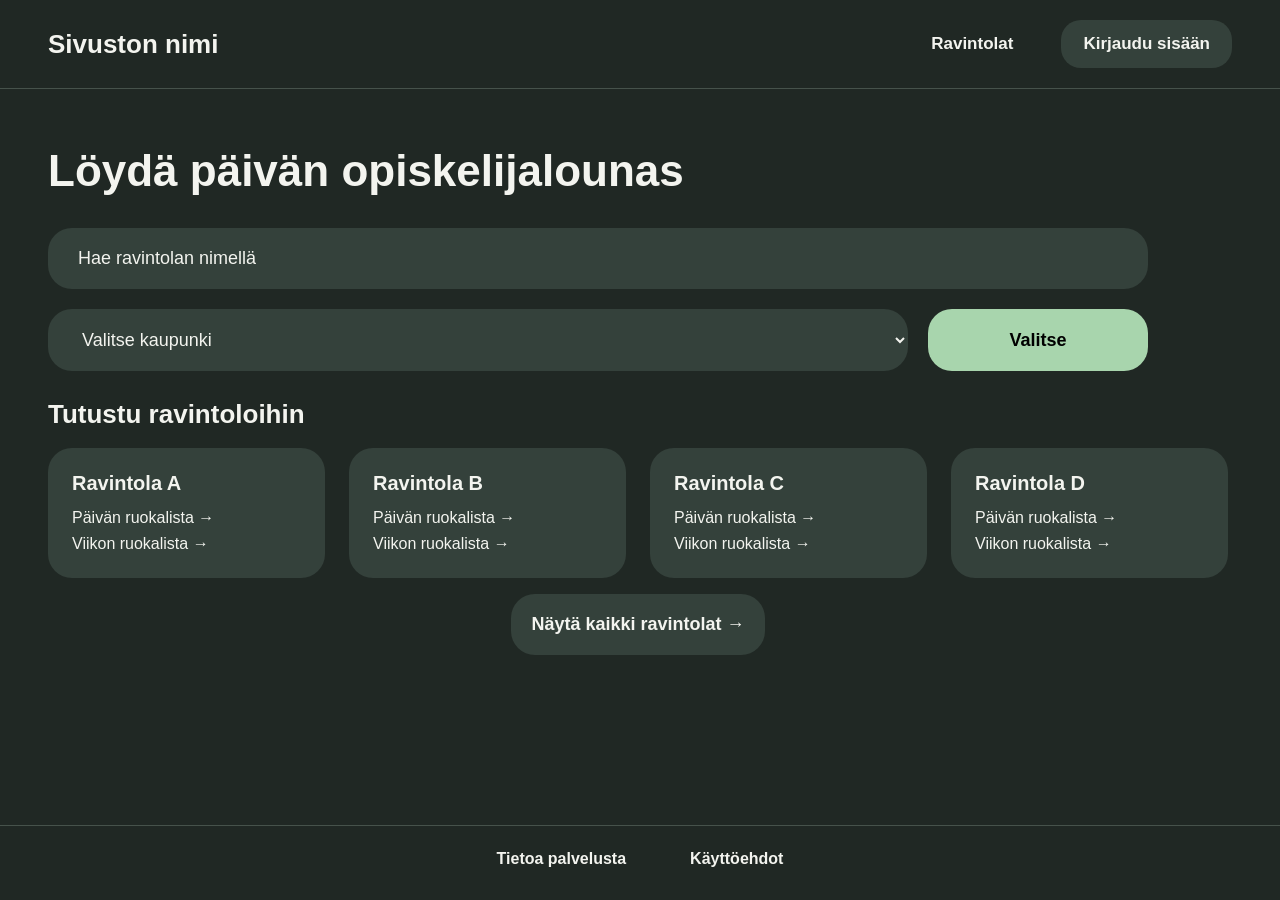
==== index.html @ 3f832f35 "Add initial HTML structure and CSS styles; remove example files" ====
<!doctype html>
<html lang="fi">
  <head>
    <meta charset="UTF-8" />
    <meta name="viewport" content="width=device-width, initial-scale=1.0" />
    <title>Opiskelijaravintolat</title>
    <link rel="stylesheet" href="css/style.css" />
  </head>
  <body>
    <header class="site-header">
      <div class="container header-content">
        <a class="site-name" href="index.html">Sivuston nimi</a>

        <nav class="main-nav">
          <a href="#restaurants">Ravintolat</a>
          <a class="login-button" href="dashboard.html">Kirjaudu sisään</a>
        </nav>
      </div>
    </header>

    <main class="container">
      <h1>Löydä päivän opiskelijalounas</h1>
      <section class="search-section">
        <form class="search-form" role="search">
          <input
            type="search"
            id="restaurant-search"
            placeholder="Hae ravintolan nimellä"
            aria-label="Hae ravintolan nimellä"
          />

          <div class="search-row">
            <select id="city" aria-label="Valitse kaupunki">
              <option value="">Valitse kaupunki</option>
              <option value="Helsinki">Helsinki</option>
              <option value="Espoo">Espoo</option>
              <option value="Vantaa">Vantaa</option>
            </select>

            <button type="button">Valitse</button>
          </div>
        </form>
      </section>

      <section id="restaurants">
        <h2>Tutustu ravintoloihin</h2>
        <div class="restaurant-grid">
          <article class="restaurant-card">
            <h3>Ravintola A</h3>
            <a href="menu.html">Päivän ruokalista &rarr;</a>
            <a href="menu.html">Viikon ruokalista &rarr;</a>
          </article>

          <article class="restaurant-card">
            <h3>Ravintola B</h3>
            <a href="menu.html">Päivän ruokalista &rarr;</a>
            <a href="menu.html">Viikon ruokalista &rarr;</a>
          </article>

          <article class="restaurant-card">
            <h3>Ravintola C</h3>
            <a href="menu.html">Päivän ruokalista &rarr;</a>
            <a href="menu.html">Viikon ruokalista &rarr;</a>
          </article>

          <article class="restaurant-card">
            <h3>Ravintola D</h3>
            <a href="menu.html">Päivän ruokalista &rarr;</a>
            <a href="menu.html">Viikon ruokalista &rarr;</a>
          </article>
        </div>

        <div class="show-all">
          <button type="button">Näytä kaikki ravintolat &rarr;</button>
        </div>
      </section>
    </main>

    <footer class="site-footer">
      <div class="container footer-content">
        <p>Tietoa palvelusta</p>
        <p>Käyttöehdot</p>
      </div>
    </footer>
  </body>
</html>
---- css/style.css ----
* {
  box-sizing: border-box;
}

body {
  margin: 0;
  background-color: #202824;
  color: #f3f4ef;
  font-family: Arial, sans-serif;

  min-height: 100vh;
  display: flex;
  flex-direction: column;
}

.container {
  width: 100%;
  max-width: 1920px;
  margin: 0 auto;
  padding: 0 48px;
}

.site-header {
  border-bottom: 1px solid #46524b;
}

.header-content {
  display: flex;
  justify-content: space-between;
  align-items: center;
  padding-top: 20px;
  padding-bottom: 20px;
}

.site-name {
  color: #f3f4ef;
  font-size: 26px;
  font-weight: bold;
  text-decoration: none;
}

.main-nav {
  display: flex;
  align-items: center;
  gap: 48px;
}

.main-nav a {
  color: #f3f4ef;
  font-size: 17px;
  font-weight: bold;
  text-decoration: none;
}

.main-nav .login-button {
  background-color: #34413b;
  padding: 14px 22px;
  border-radius: 20px;
}

main {
  padding-top: 36px;
}

main.container {
  flex: 1;
  padding-top: 28px;
}

h1 {
  font-size: 44px;
}

/* Ravintolahaku */
.search-section {
  max-width: 1100px;
  margin-top: 32px;
}

.search-form {
  display: flex;
  flex-direction: column;
  gap: 20px;
}

.search-form input,
.search-form select {
  width: 100%;
  padding: 20px 30px;
  color: #f3f4ef;
  background-color: #34413b;
  border: none;
  border-radius: 24px;
  font-family: Arial, sans-serif;
  font-size: 18px;
}

.search-form input::placeholder {
  color: #f3f4ef;
}

.search-row {
  display: flex;
  gap: 20px;
}

.search-row select {
  flex: 1;
  min-width: 0;
}

.search-row button {
  width: 220px;
  padding: 20px;
  background-color: #a8d5ad;
  border: none;
  border-radius: 24px;
  font-family: Arial, sans-serif;
  font-size: 18px;
  font-weight: bold;
  cursor: pointer;
}

.search-form input:focus-visible,
.search-form select:focus-visible,
.search-row button:focus-visible {
  outline: 2px solid #a8d5ad;
  outline-offset: 3px;
}

/* Ravintolat */
#restaurants {
  max-width: 1180px;
  margin-top: 28px;
}

#restaurants h2 {
  font-size: 26px;
  margin-bottom: 18px;
}

/* Ravintolakorttien asettelu */
.restaurant-grid {
  display: grid;
  grid-template-columns: repeat(4, 1fr);
  gap: 24px;
}

/* Yksittäinen ravintolakortti */
.restaurant-card {
  background-color: #34413b;
  border-radius: 24px;
  padding: 24px;
  min-height: 130px;
}

.restaurant-card h3 {
  font-size: 20px;
  margin: 0 0 14px;
}

.restaurant-card a {
  display: block;
  color: #f3f4ef;
  text-decoration: none;
  font-size: 16px;
  margin-top: 8px;
}

.restaurant-card a:hover {
  text-decoration: underline;
}

/* Näytä kaikki -painike */
.show-all {
  display: flex;
  justify-content: center;
  margin-top: 16px;
}

.show-all button {
  background-color: #34413b;
  color: #f3f4ef;
  border: none;
  border-radius: 24px;
  padding: 20px;
  font-size: 18px;
  font-weight: bold;
  cursor: pointer;
}

/* Pienemmät näytöt */
@media (max-width: 1000px) {
  .restaurant-grid {
    grid-template-columns: repeat(2, 1fr);
  }
}

@media (max-width: 600px) {
  .restaurant-grid {
    grid-template-columns: 1fr;
  }
}

/* Footer */
.site-footer {
  border-top: 1px solid #46524b;
  margin-top: 32px;
}

.footer-content {
  display: flex;
  justify-content: center;
  align-items: center;
  gap: 64px;
  padding-top: 24px;
  padding-bottom: 32px;
}

.footer-content p {
  margin: 0;
  font-size: 16px;
  font-weight: bold;
}
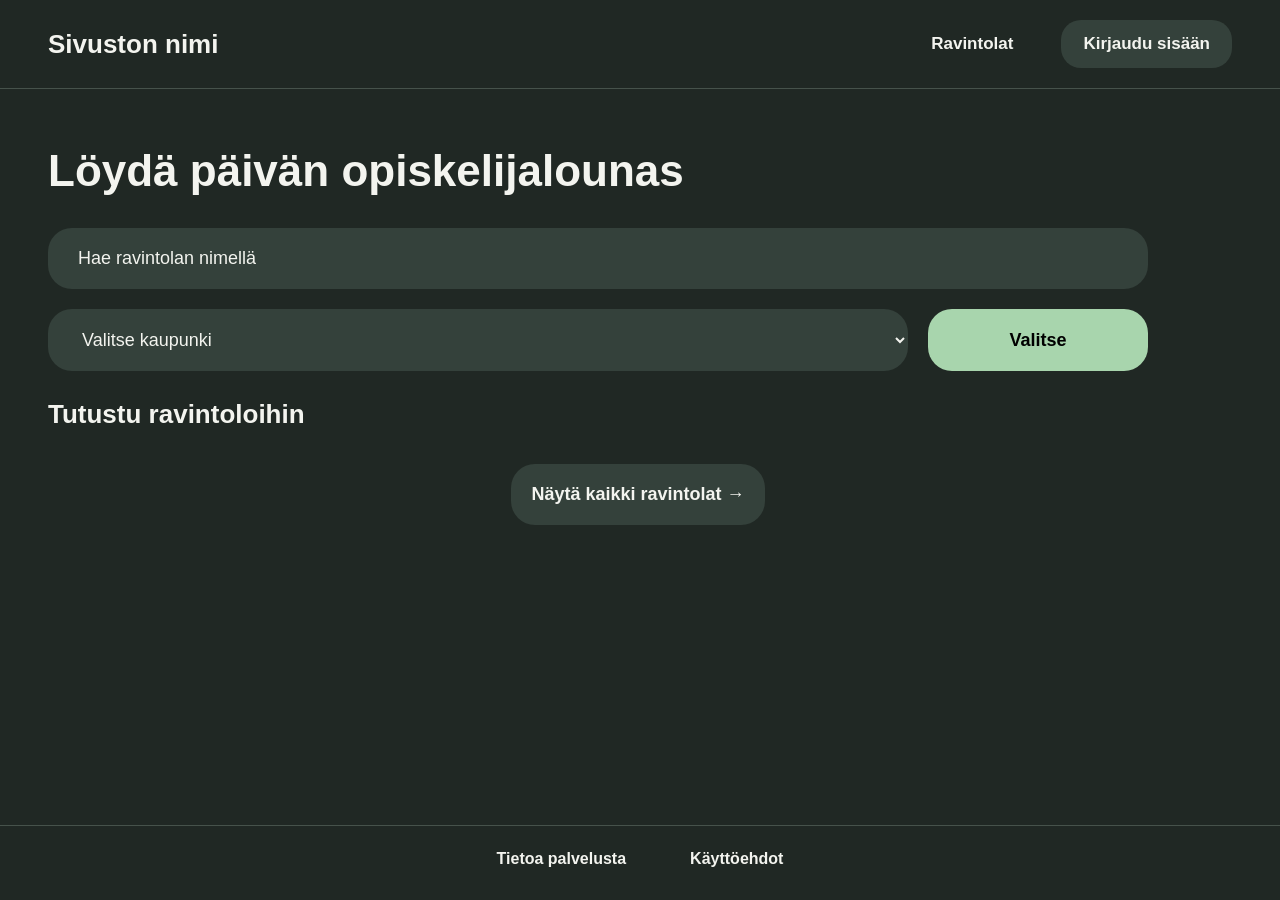
==== commit 284e3e0c: "Implement restaurant listing and menu fetching functionality with dialog display" ====
--- a/index.html
+++ b/index.html
@@ -5,6 +5,7 @@
     <meta name="viewport" content="width=device-width, initial-scale=1.0" />
     <title>Opiskelijaravintolat</title>
     <link rel="stylesheet" href="css/style.css" />
+    <script src="js/index.js" defer></script>
   </head>
   <body>
     <header class="site-header">
@@ -13,7 +14,9 @@
 
         <nav class="main-nav">
           <a href="#restaurants">Ravintolat</a>
-          <a class="login-button" href="dashboard.html">Kirjaudu sisään</a>
+          <a class="login-button" href="pages/dashboard.html"
+            >Kirjaudu sisään</a
+          >
         </nav>
       </div>
     </header>
@@ -44,36 +47,23 @@
 
       <section id="restaurants">
         <h2>Tutustu ravintoloihin</h2>
-        <div class="restaurant-grid">
-          <article class="restaurant-card">
-            <h3>Ravintola A</h3>
-            <a href="menu.html">Päivän ruokalista &rarr;</a>
-            <a href="menu.html">Viikon ruokalista &rarr;</a>
-          </article>
-
-          <article class="restaurant-card">
-            <h3>Ravintola B</h3>
-            <a href="menu.html">Päivän ruokalista &rarr;</a>
-            <a href="menu.html">Viikon ruokalista &rarr;</a>
-          </article>
-
-          <article class="restaurant-card">
-            <h3>Ravintola C</h3>
-            <a href="menu.html">Päivän ruokalista &rarr;</a>
-            <a href="menu.html">Viikon ruokalista &rarr;</a>
-          </article>
-
-          <article class="restaurant-card">
-            <h3>Ravintola D</h3>
-            <a href="menu.html">Päivän ruokalista &rarr;</a>
-            <a href="menu.html">Viikon ruokalista &rarr;</a>
-          </article>
-        </div>
+        <div class="restaurant-grid"></div>
 
         <div class="show-all">
-          <button type="button">Näytä kaikki ravintolat &rarr;</button>
+          <button id="show-all-button" type="button">
+            Näytä kaikki ravintolat &rarr;
+          </button>
         </div>
       </section>
+      <dialog id="restaurant-dialog">
+        <div class="dialog-header">
+          <h2>Kaikki ravintolat</h2>
+          <form method="dialog">
+            <button type="submit">Sulje</button>
+          </form>
+        </div>
+        <div id="all-restaurants-list"></div>
+      </dialog>
     </main>
 
     <footer class="site-footer">
--- a/css/style.css
+++ b/css/style.css
@@ -58,10 +58,6 @@
   border-radius: 20px;
 }
 
-main {
-  padding-top: 36px;
-}
-
 main.container {
   flex: 1;
   padding-top: 28px;
@@ -222,3 +218,310 @@
   font-size: 16px;
   font-weight: bold;
 }
+
+/* Dashboard */
+
+/* Viikonpäivävalitsin */
+.day-buttons {
+  display: flex;
+  gap: 16px;
+  margin-bottom: 20px;
+}
+
+.day-button {
+  background-color: #34413b;
+  color: #f3f4ef;
+  border: none;
+  border-radius: 20px;
+  padding: 18px 28px;
+  font-size: 18px;
+  font-weight: bold;
+  cursor: pointer;
+}
+
+.day-button.active {
+  background-color: #a8d5ad;
+  color: #202824;
+}
+
+/* Ravintolahaku */
+.dashboard-search {
+  display: flex;
+  gap: 16px;
+  max-width: 800px;
+  margin-bottom: 24px;
+}
+
+.dashboard-search input {
+  flex: 1;
+  min-width: 0;
+  background-color: #34413b;
+  color: #f3f4ef;
+  border: none;
+  border-radius: 24px;
+  padding: 20px 30px;
+  font-size: 18px;
+}
+
+.dashboard-search input::placeholder {
+  color: #f3f4ef;
+}
+
+.dashboard-search button {
+  background-color: #a8d5ad;
+  color: #202824;
+  border: none;
+  border-radius: 24px;
+  padding: 20px 36px;
+  font-size: 18px;
+  font-weight: bold;
+  cursor: pointer;
+}
+
+/* Suosikit ja kartta */
+.dashboard-content {
+  display: grid;
+  grid-template-columns: 1fr 1.2fr;
+  gap: 60px;
+}
+
+.dashboard-content h2 {
+  font-size: 26px;
+  margin-top: 0;
+  margin-bottom: 16px;
+}
+
+/* Suosikkiravintolat */
+.favorites-grid {
+  display: grid;
+  grid-template-columns: repeat(2, 1fr);
+  gap: 24px;
+}
+
+.favorites-grid .restaurant-card {
+  position: relative;
+}
+
+.favorite-star {
+  position: absolute;
+  top: 12px;
+  right: 18px;
+  color: #d8ad6a;
+  font-size: 28px;
+}
+
+/* Kartta */
+.map-placeholder {
+  background-color: #34413b;
+  border-radius: 24px;
+  min-height: 310px;
+  display: flex;
+  justify-content: center;
+  align-items: center;
+  color: #f3f4ef;
+}
+
+/* Pienemmät näytöt */
+@media (max-width: 900px) {
+  .dashboard-content {
+    grid-template-columns: 1fr;
+    gap: 32px;
+  }
+
+  .day-buttons {
+    flex-wrap: wrap;
+  }
+}
+
+/* Ruokalistasivu */
+
+.menu-content {
+  max-width: 800px;
+  margin-left: 32px;
+}
+
+.back-link {
+  color: #b8c3bb;
+  text-decoration: none;
+  font-size: 16px;
+}
+
+.back-link:hover {
+  text-decoration: underline;
+}
+
+.menu-content h1 {
+  font-size: 30px;
+  margin-top: 28px;
+  margin-bottom: 12px;
+}
+
+/* Päivän ja viikon valintapainikkeet */
+.menu-tabs {
+  display: flex;
+  gap: 20px;
+  margin-bottom: 32px;
+}
+
+.menu-tab {
+  background-color: #34413b;
+  color: #f3f4ef;
+  border-radius: 24px;
+  padding: 16px 20px;
+  font-size: 18px;
+  font-weight: bold;
+  text-decoration: none;
+}
+
+.menu-tab.active {
+  background-color: #a8d5ad;
+  color: #202824;
+}
+
+/* Ruokalistakortti */
+.menu-card {
+  background-color: #34413b;
+  border-radius: 24px;
+  padding: 32px;
+}
+
+.menu-card h2 {
+  font-size: 28px;
+  margin-top: 0;
+  padding-bottom: 16px;
+  border-bottom: 1px solid #46524b;
+}
+
+/* Yksittäinen ruokalaji */
+.dish {
+  margin-top: 24px;
+}
+
+.dish h3,
+.dish h4 {
+  font-size: 20px;
+  margin: 0 0 4px;
+}
+
+.dish p {
+  margin: 0;
+  font-size: 16px;
+  color: #b8c3bb;
+}
+
+/* Tulossa myöhemmin -sivu */
+.coming-soon {
+  text-align: center;
+}
+
+.coming-soon h1 {
+  font-size: 36px;
+}
+
+.coming-soon p {
+  font-size: 18px;
+  margin-bottom: 24px;
+}
+
+.coming-soon a {
+  color: #a8d5ad;
+  text-decoration: none;
+  font-size: 18px;
+}
+
+.coming-soon a:hover {
+  text-decoration: underline;
+}
+
+/* Weekly menu days */
+.menu-day + .menu-day {
+  border-top: 1px solid #46524b;
+  margin-top: 32px;
+  padding-top: 24px;
+}
+
+.menu-day > h3 {
+  font-size: 22px;
+  margin-bottom: 20px;
+}
+
+/* All restaurants dialog */
+#restaurant-dialog {
+  width: 90%;
+  max-width: 900px;
+  max-height: 85vh;
+  padding: 30px;
+  border: none;
+  border-radius: 24px;
+  background-color: #202824;
+  color: #f3f4ef;
+}
+
+#restaurant-dialog::backdrop {
+  background-color: rgba(0, 0, 0, 0.6);
+}
+
+.dialog-header {
+  display: flex;
+  justify-content: space-between;
+  align-items: center;
+  gap: 20px;
+  margin-bottom: 24px;
+}
+
+.dialog-header h2 {
+  font-size: 26px;
+  margin: 0;
+}
+
+.dialog-header button {
+  background-color: #a8d5ad;
+  color: #202824;
+  border: none;
+  border-radius: 20px;
+  padding: 12px 20px;
+  font-size: 16px;
+  font-weight: bold;
+  cursor: pointer;
+}
+
+#all-restaurants-list {
+  display: grid;
+  grid-template-columns: repeat(2, 1fr);
+  gap: 16px;
+  max-height: 60vh;
+  overflow-y: auto;
+}
+
+.dialog-restaurant {
+  background-color: #34413b;
+  border-radius: 20px;
+  padding: 20px;
+}
+
+.dialog-restaurant h3 {
+  margin: 0 0 10px;
+  font-size: 20px;
+}
+
+.dialog-restaurant p {
+  margin: 0 0 12px;
+  color: #b8c3bb;
+}
+
+.dialog-restaurant a {
+  display: block;
+  color: #f3f4ef;
+  text-decoration: none;
+  margin-top: 8px;
+}
+
+.dialog-restaurant a:hover {
+  text-decoration: underline;
+}
+
+@media (max-width: 600px) {
+  #all-restaurants-list {
+    grid-template-columns: 1fr;
+  }
+}
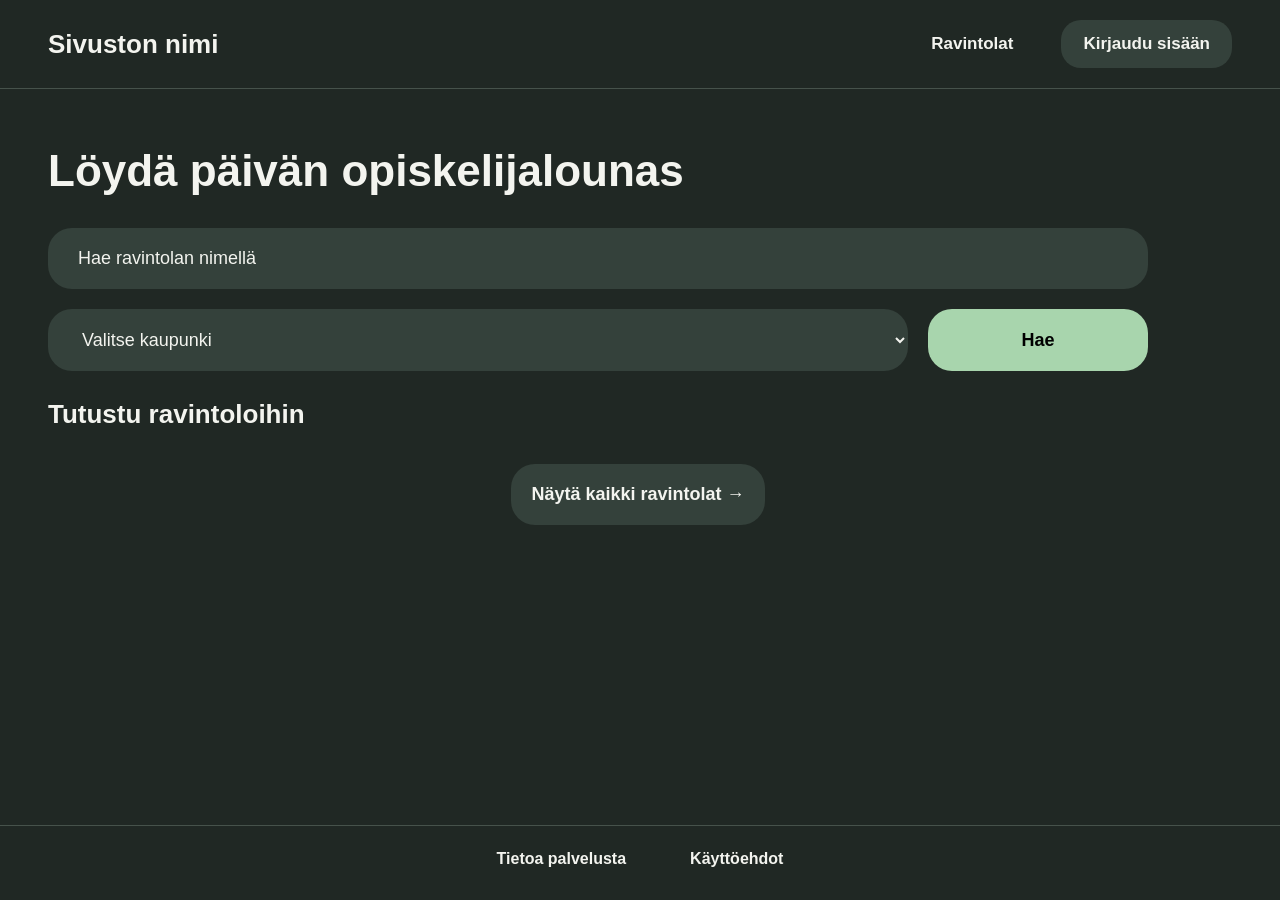
==== commit 8c8e80e1: "Add restaurant search, city filtering and sorting" ====
--- a/index.html
+++ b/index.html
@@ -35,12 +35,9 @@
           <div class="search-row">
             <select id="city" aria-label="Valitse kaupunki">
               <option value="">Valitse kaupunki</option>
-              <option value="Helsinki">Helsinki</option>
-              <option value="Espoo">Espoo</option>
-              <option value="Vantaa">Vantaa</option>
             </select>
 
-            <button type="button">Valitse</button>
+            <button type="submit">Hae</button>
           </div>
         </form>
       </section>
@@ -57,7 +54,7 @@
       </section>
       <dialog id="restaurant-dialog">
         <div class="dialog-header">
-          <h2>Kaikki ravintolat</h2>
+          <h2 id="dialog-title">Kaikki ravintolat</h2>
           <form method="dialog">
             <button type="submit">Sulje</button>
           </form>
